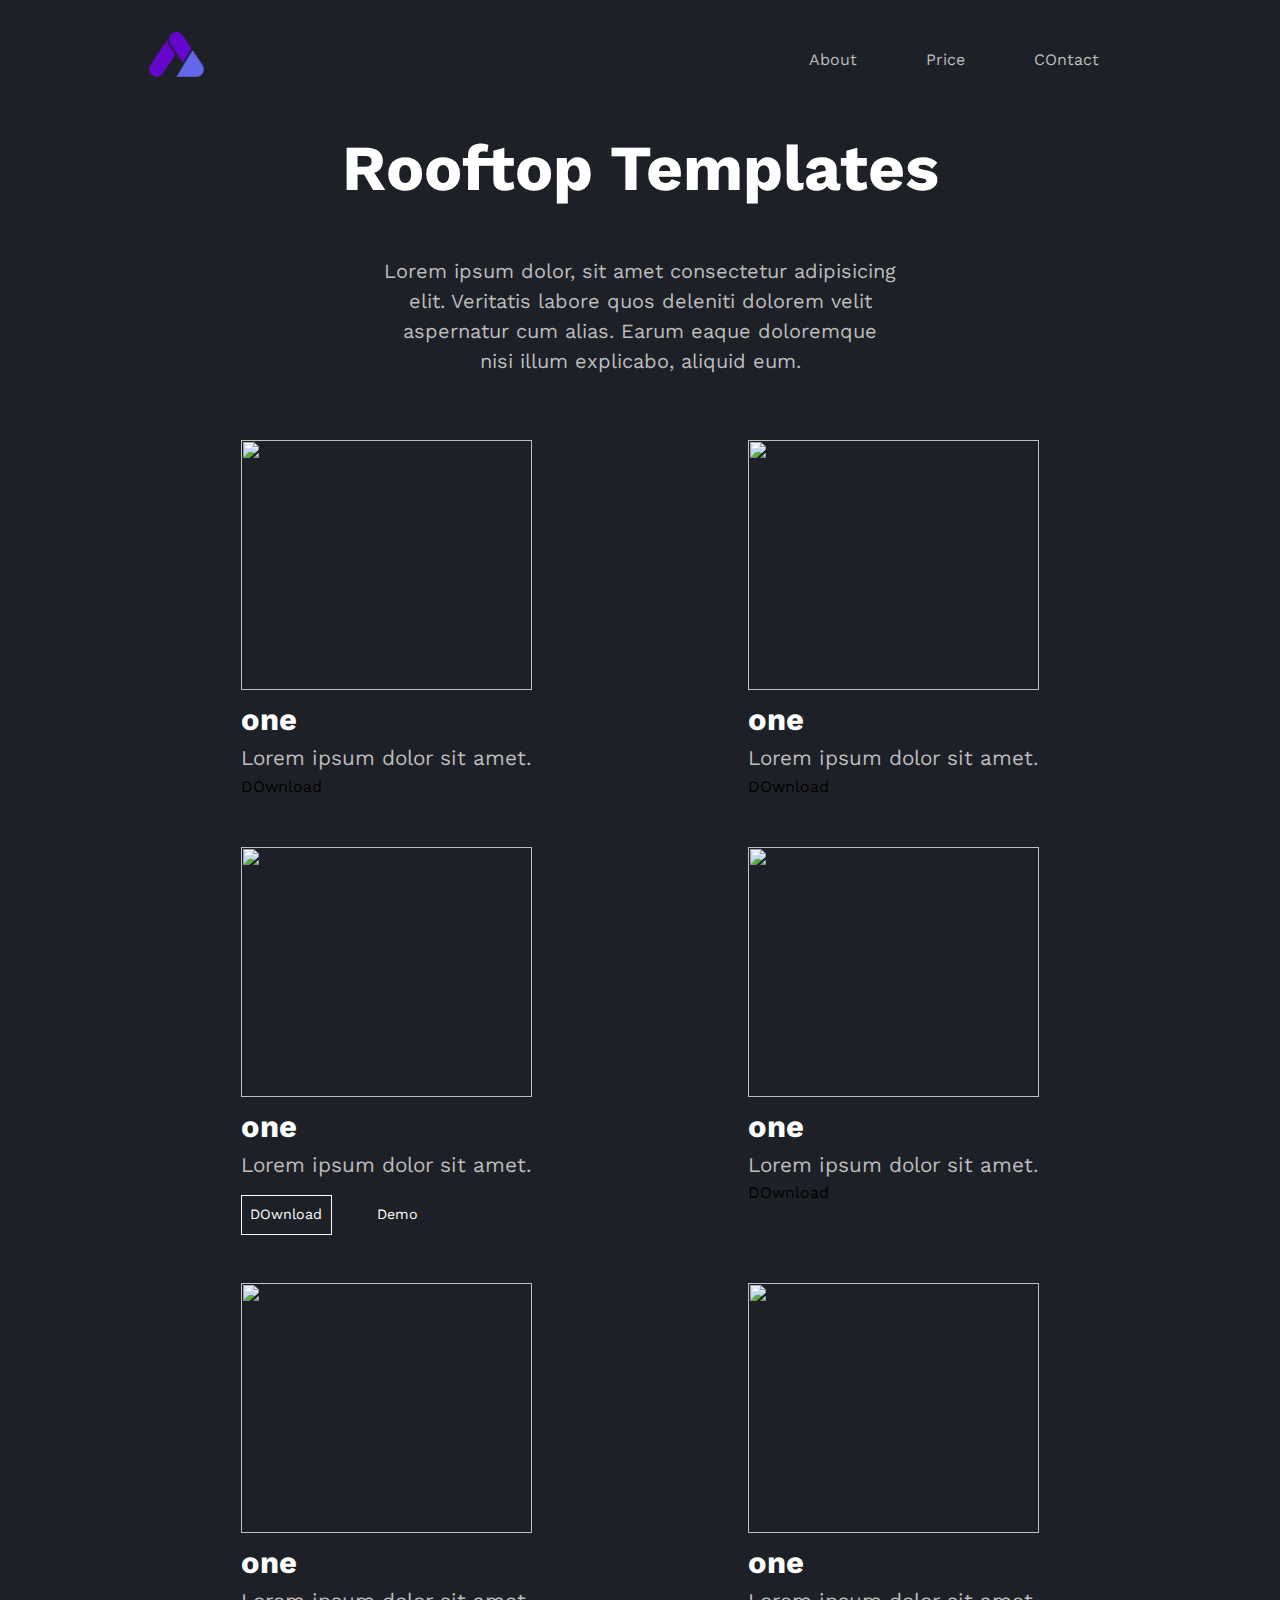
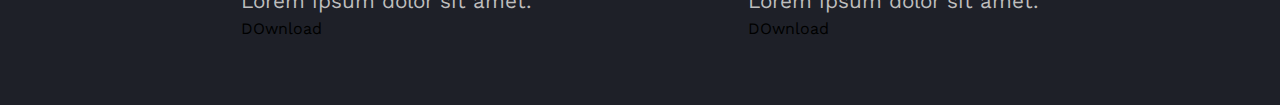
==== index.html @ 5c5c943b "initial commit" ====
<!DOCTYPE html>
<html lang="en">
  <head>
    <meta charset="UTF-8" />
    <meta http-equiv="X-UA-Compatible" content="IE=edge" />
    <meta name="viewport" content="width=device-width, initial-scale=1.0" />
    <title>Rooftop Template</title>

    <link rel="preconnect" href="https://fonts.googleapis.com" />
    <link rel="preconnect" href="https://fonts.gstatic.com" crossorigin />
    <link
      href="https://fonts.googleapis.com/css2?family=Work+Sans:wght@400&display=swap"
      rel="stylesheet"
    />
    <link rel="stylesheet" href="assets/css/style.css" />
  </head>
  <body>
    <nav>
      <div class="brand">
        <a href="index.html"
          ><img
            src="./assets/images/rooftop-template.png"
            alt="Rooftop Template Logo"
            class="brand-logo" /></a
        ><a href="javascript:void(0)" class="navbar-toggler" id="navbartoggler"
          >kadel</a
        >
      </div>
      <div class="navbar-collapse">
        <ul class="navbar-nav" id="navbar-nav">
          <li class="nav-item"><a href="#" class="nav-item">About</a></li>
          <li class="nav-item"><a href="#" class="nav-item">Price</a></li>
          <li class="nav-item"><a href="#" class="nav-item">COntact</a></li>
        </ul>
      </div>
    </nav>
    <section id="hero">
      <div class="container">
        <h1>Rooftop Templates</h1>
        <p class="lead">
          Lorem ipsum dolor, sit amet consectetur adipisicing elit. Veritatis
          labore quos deleniti dolorem velit aspernatur cum alias. Earum eaque
          doloremque nisi illum explicabo, aliquid eum.
        </p>
      </div>
    </section>
    <section id="templates">
      <div class="template-container">
        <div class="template-item">
          <img src="https://via.placeholder.com/300x150" alt="" />
          <div class="template-item-text">
            <h3>one</h3>
            <p>Lorem ipsum dolor sit amet.</p>
            <a href="#">DOwnload</a>
          </div>
        </div>
        <div class="template-item">
          <img src="https://via.placeholder.com/300x150" alt="" />
          <div class="template-item-text">
            <h3>one</h3>
            <p>Lorem ipsum dolor sit amet.</p>
            <a href="#">DOwnload</a>
          </div>
        </div>
        <div class="template-item">
          <img src="https://via.placeholder.com/300x150" alt="" />
          <div class="template-item-text">
            <h3>one</h3>
            <p>Lorem ipsum dolor sit amet.</p>
            <a href="#" class="btn btn-outline">DOwnload</a>
            <a href="#" class="btn btn-link">Demo</a>
          </div>
        </div>
        <div class="template-item">
          <img src="https://via.placeholder.com/300x150" alt="" />
          <div class="template-item-text">
            <h3>one</h3>
            <p>Lorem ipsum dolor sit amet.</p>
            <a href="#">DOwnload</a>
          </div>
        </div>
        <div class="template-item">
          <img src="https://via.placeholder.com/300x150" alt="" />
          <div class="template-item-text">
            <h3>one</h3>
            <p>Lorem ipsum dolor sit amet.</p>
            <a href="#">DOwnload</a>
          </div>
        </div>
        <div class="template-item">
          <img src="https://via.placeholder.com/300x150" alt="" />
          <div class="template-item-text">
            <h3>one</h3>
            <p>Lorem ipsum dolor sit amet.</p>
            <a href="#">DOwnload</a>
          </div>
        </div>
      </div>
    </section>
  </body>
</html>
---- assets/css/style.css ----
* {
  padding: 0;
  margin: 0;
  box-sizing: border-box;
}

html {
  scroll-behavior: smooth;
  overflow-x: hidden;
}

body {
  font-family: "Work Sans", sans-serif;
  font-size: 16px;
  font-style: normal;
  line-height: 1.5;
  background-color: #1e2028;
}

a {
  color: initial;
  text-decoration: none;
}

h1 {
  font-size: 2rem;
}

.btn {
  display: inline-block;
  padding: 0.52rem;
  font-size: 0.89rem;
}

.btn-outline {
  color: #ffffff;
  border: 1px solid #ffffff;
}

.btn-link {
  color: #ffffff;
  margin-left: 2rem;
}

nav {
  display: flex;
  flex-direction: row;
  justify-content: space-between;
  margin: 2rem 9.3rem;
}
nav .brand {
  justify-content: space-between;
}
nav .brand .navbar-toggler {
  display: none;
}
nav .brand-logo {
  height: 45px;
}
nav ul,
nav li {
  display: inline-block;
  list-style: none;
}
nav li {
  padding: 1rem 2rem;
}
nav a {
  color: #bdbdbd;
}

#hero {
  text-align: center;
  padding: 4rem auto;
  margin-bottom: 4rem;
}
#hero h1 {
  font-size: 4rem;
  margin-bottom: 2.5rem;
  color: #ffffff;
}
#hero p.lead {
  color: #bdbdbd;
  font-size: 1.25rem;
  width: 40%;
  margin: auto;
  margin-bottom: 4rem;
}

#templates {
  margin: 4rem 9.3rem;
}
#templates .template-container {
  display: grid;
  grid-template-columns: repeat(2, 1fr);
  -moz-column-gap: 2rem;
       column-gap: 2rem;
  row-gap: 3rem;
  justify-items: center;
}
#templates .template-container .template-item img {
  height: 250px;
  width: 100%;
}
#templates .template-container .template-item h3 {
  color: #ffffff;
  font-size: 1.93rem;
}
#templates .template-container .template-item p {
  color: #bdbdbd;
  font-size: 1.3rem;
}
#templates .template-container .template-item a {
  margin-top: 0.85rem;
}/*# sourceMappingURL=style.css.map */
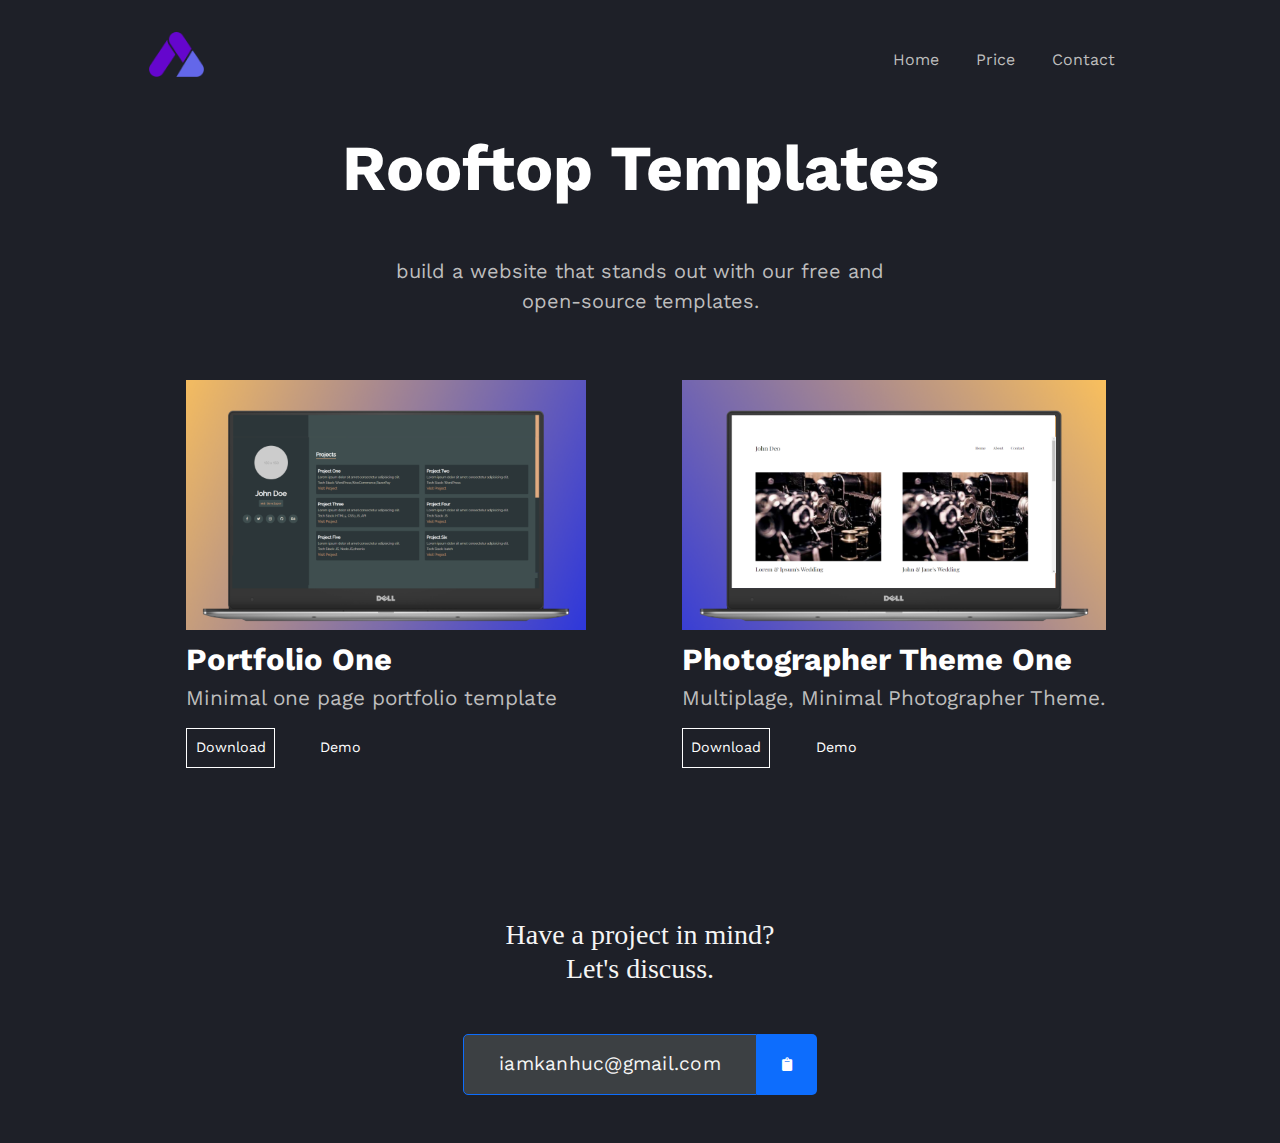
==== commit e5917b44: "Add theme links" ====
--- a/index.html
+++ b/index.html
@@ -5,7 +5,15 @@
     <meta http-equiv="X-UA-Compatible" content="IE=edge" />
     <meta name="viewport" content="width=device-width, initial-scale=1.0" />
     <title>Rooftop Template</title>
-
+    <!-- ffontawesome -->
+    <link
+      rel="stylesheet"
+      href="https://cdnjs.cloudflare.com/ajax/libs/font-awesome/5.15.4/css/all.min.css"
+      integrity="sha512-1ycn6IcaQQ40/MKBW2W4Rhis/DbILU74C1vSrLJxCq57o941Ym01SwNsOMqvEBFlcgUa6xLiPY/NS5R+E6ztJQ=="
+      crossorigin="anonymous"
+      referrerpolicy="no-referrer"
+    />
+    <link href="https://unpkg.com/aos@2.3.1/dist/aos.css" rel="stylesheet" />
     <link rel="preconnect" href="https://fonts.googleapis.com" />
     <link rel="preconnect" href="https://fonts.gstatic.com" crossorigin />
     <link
@@ -28,74 +36,121 @@
       </div>
       <div class="navbar-collapse">
         <ul class="navbar-nav" id="navbar-nav">
-          <li class="nav-item"><a href="#" class="nav-item">About</a></li>
-          <li class="nav-item"><a href="#" class="nav-item">Price</a></li>
-          <li class="nav-item"><a href="#" class="nav-item">COntact</a></li>
+          <li class="nav-item">
+            <a href="./index.html" class="nav-item">Home</a>
+          </li>
+          <li class="nav-item">
+            <a href="./price.html" class="nav-item">Price</a>
+          </li>
+          <li class="nav-item">
+            <a href="./index.html#contact" class="nav-item">Contact</a>
+          </li>
         </ul>
       </div>
     </nav>
+
     <section id="hero">
       <div class="container">
         <h1>Rooftop Templates</h1>
         <p class="lead">
-          Lorem ipsum dolor, sit amet consectetur adipisicing elit. Veritatis
-          labore quos deleniti dolorem velit aspernatur cum alias. Earum eaque
-          doloremque nisi illum explicabo, aliquid eum.
+          build a website that stands out with our free and open-source
+          templates.
         </p>
       </div>
     </section>
     <section id="templates">
       <div class="template-container">
         <div class="template-item">
-          <img src="https://via.placeholder.com/300x150" alt="" />
+          <img src="assets/images/portfolio-one.png" alt="portfolio one" />
           <div class="template-item-text">
-            <h3>one</h3>
-            <p>Lorem ipsum dolor sit amet.</p>
-            <a href="#">DOwnload</a>
+            <h3>Portfolio One</h3>
+            <p>Minimal one page portfolio template</p>
+            <a
+              href="https://github.com/rooftop-templates/portfolio-one"
+              target="_blank"
+              class="btn btn-primary"
+              >Download</a
+            >
+            <a
+              href="https://rooftop-templates.github.io/portfolio-one/"
+              class="btn btn-link"
+              target="_blank"
+              >Demo</a
+            >
           </div>
         </div>
         <div class="template-item">
-          <img src="https://via.placeholder.com/300x150" alt="" />
+          <img src="assets/images/photographer-theme-one.png" alt="" />
           <div class="template-item-text">
-            <h3>one</h3>
-            <p>Lorem ipsum dolor sit amet.</p>
-            <a href="#">DOwnload</a>
-          </div>
-        </div>
-        <div class="template-item">
-          <img src="https://via.placeholder.com/300x150" alt="" />
-          <div class="template-item-text">
-            <h3>one</h3>
-            <p>Lorem ipsum dolor sit amet.</p>
-            <a href="#" class="btn btn-outline">DOwnload</a>
-            <a href="#" class="btn btn-link">Demo</a>
-          </div>
-        </div>
-        <div class="template-item">
-          <img src="https://via.placeholder.com/300x150" alt="" />
-          <div class="template-item-text">
-            <h3>one</h3>
-            <p>Lorem ipsum dolor sit amet.</p>
-            <a href="#">DOwnload</a>
-          </div>
-        </div>
-        <div class="template-item">
-          <img src="https://via.placeholder.com/300x150" alt="" />
-          <div class="template-item-text">
-            <h3>one</h3>
-            <p>Lorem ipsum dolor sit amet.</p>
-            <a href="#">DOwnload</a>
-          </div>
-        </div>
-        <div class="template-item">
-          <img src="https://via.placeholder.com/300x150" alt="" />
-          <div class="template-item-text">
-            <h3>one</h3>
-            <p>Lorem ipsum dolor sit amet.</p>
-            <a href="#">DOwnload</a>
+            <h3>Photographer Theme One</h3>
+            <p>Multiplage, Minimal Photographer Theme.</p>
+            <a
+              href="https://github.com/rooftop-templates/photographer-theme-one"
+              target="_blank"
+              class="btn btn-primary"
+              >Download</a
+            >
+            <a
+              href="https://rooftop-templates.github.io/photographer-theme-one/"
+              class="btn btn-link"
+              target="_blank"
+              >Demo</a
+            >
           </div>
         </div>
       </div>
     </section>
+    <section id="contact">
+      <div class="contact-container">
+        <h2>
+          Have a project in mind? <br />
+          Let's discuss.
+        </h2>
+
+        <div class="email-copy">
+          <p id="email">iamkanhuc@gmail.com</p>
+
+          <button
+            onclick="copyToClipboard('#email')"
+            data-bs-toggle="tooltip"
+            data-bs-placement="bottom"
+            title="Click to copy Email"
+          >
+            <i class="fas fa-clipboard"></i>
+          </button>
+        </div>
+
+        <p class="email-success hidden">email copied!</p>
+      </div>
+    </section>
+    <script src="https://code.jquery.com/jquery-3.6.0.min.js"></script>
+    <script>
+      function copyToClipboard(element) {
+        var $temp = $('<input>');
+        $('body').append($temp);
+        $temp.val($(element).text()).select();
+        document.execCommand('copy');
+        $temp.remove();
+        $('.email-success').removeClass('hidden');
+        // $(".email-success").removeClass("hidden");
+        // $(".email-success").classList.add(" hidden").delay(900);
+        // $temp.remove();
+        // function setTimeout(add(" hidden"), 1000);
+        // 👇️ removes element from DOM
+        // hidden.style.display = 'none';
+
+        // 👇️ hides element (still takes up space on page)
+        // box.style.visibility = 'hidden';
+        // }, ;
+      }
+    </script>
+    <script>
+      let navBarCollapse = document.querySelector('.navbar-collapse');
+      let navBarToggler = document.querySelector('.navbar-toggler');
+
+      navBarToggler.addEventListener('click', () => {
+        navBarCollapse.classList.toggle('show');
+      });
+    </script>
   </body>
 </html>
--- a/assets/css/style.css
+++ b/assets/css/style.css
@@ -5,6 +5,7 @@
 }
 
 html {
+  font-family: "Work Sans", sans-serif;
   scroll-behavior: smooth;
   overflow-x: hidden;
 }
@@ -32,6 +33,11 @@
   font-size: 0.89rem;
 }
 
+.btn-primary {
+  color: #ffffff;
+  border: 1px solid #ffffff;
+}
+
 .btn-outline {
   color: #ffffff;
   border: 1px solid #ffffff;
@@ -63,10 +69,100 @@
   list-style: none;
 }
 nav li {
-  padding: 1rem 2rem;
+  padding: 1rem 1rem;
 }
 nav a {
   color: #bdbdbd;
+}
+
+@media screen and (max-width: 560px) {
+  nav {
+    display: flex;
+    flex-direction: column;
+    margin: 2rem 1rem;
+  }
+  nav .brand {
+    width: 100%;
+    display: flex;
+    flex-direction: row;
+    align-items: center;
+    justify-content: space-between;
+  }
+  nav .brand .navbar-toggler {
+    display: block;
+  }
+  nav .navbar-collapse {
+    display: none;
+  }
+  nav .navbar-collapse.show {
+    display: block;
+  }
+  nav ul {
+    display: block;
+  }
+  nav li {
+    display: block;
+  }
+  section {
+    margin: 0 16px;
+  }
+}
+#contact {
+  margin-bottom: 3rem;
+}
+#contact .contact-container {
+  text-align: center;
+  margin-top: 150px;
+}
+#contact .contact-container h2 {
+  color: #f5f5f5;
+  font-family: Montserrat;
+  font-size: 28px;
+  font-weight: 500;
+  line-height: 34px;
+  letter-spacing: 0em;
+  text-align: center;
+  margin-bottom: 48px;
+}
+#contact .contact-container .email-copy {
+  display: flex;
+  justify-content: center;
+  margin-top: 25px;
+  /* padding: 25px; */
+}
+#contact .contact-container .email-copy p#email {
+  color: #f5f5f5;
+  font-weight: 400 !important;
+  margin-bottom: 0;
+  padding: 15px 35px;
+  background-color: rgba(13, 109, 253, 0.1294117647);
+  background-color: #3c4043;
+  border: 1px solid #0d6dfd;
+  border-radius: 5px 0 0 5px;
+  letter-spacing: 0.25px;
+  font-size: 1.2rem;
+  font-weight: 600;
+}
+#contact .contact-container .email-copy button {
+  padding: 10px 25px;
+  border-radius: 0 5px 5px 0;
+  border: none;
+  background-color: #0d6dfd;
+  color: #ffffff;
+}
+#contact .contact-container p.hidden {
+  display: none;
+  animation: hideAnimation 0s ease-in 5s;
+  animation-fill-mode: forwards;
+}
+#contact p.email-success {
+  font-weight: 600;
+  color: green;
+  padding: 5px;
+  width: 125px;
+  margin: 15px auto;
+  transition-timing-function: ease-in;
+  transition-duration: 800ms;
 }
 
 #hero {
@@ -112,4 +208,25 @@
 }
 #templates .template-container .template-item a {
   margin-top: 0.85rem;
+}
+
+#pricing {
+  padding: 4rem auto;
+}
+#pricing h1 {
+  font-size: 1.54rem;
+  text-align: center;
+  margin-bottom: 2.5rem;
+  color: #ffffff;
+}
+#pricing p {
+  color: #bdbdbd;
+  font-size: 1rem;
+  width: 50%;
+  margin: auto;
+  margin-bottom: 1rem;
+}
+#pricing .bmc-btn-container {
+  text-align: center;
+  font-size: 15px;
 }/*# sourceMappingURL=style.css.map */